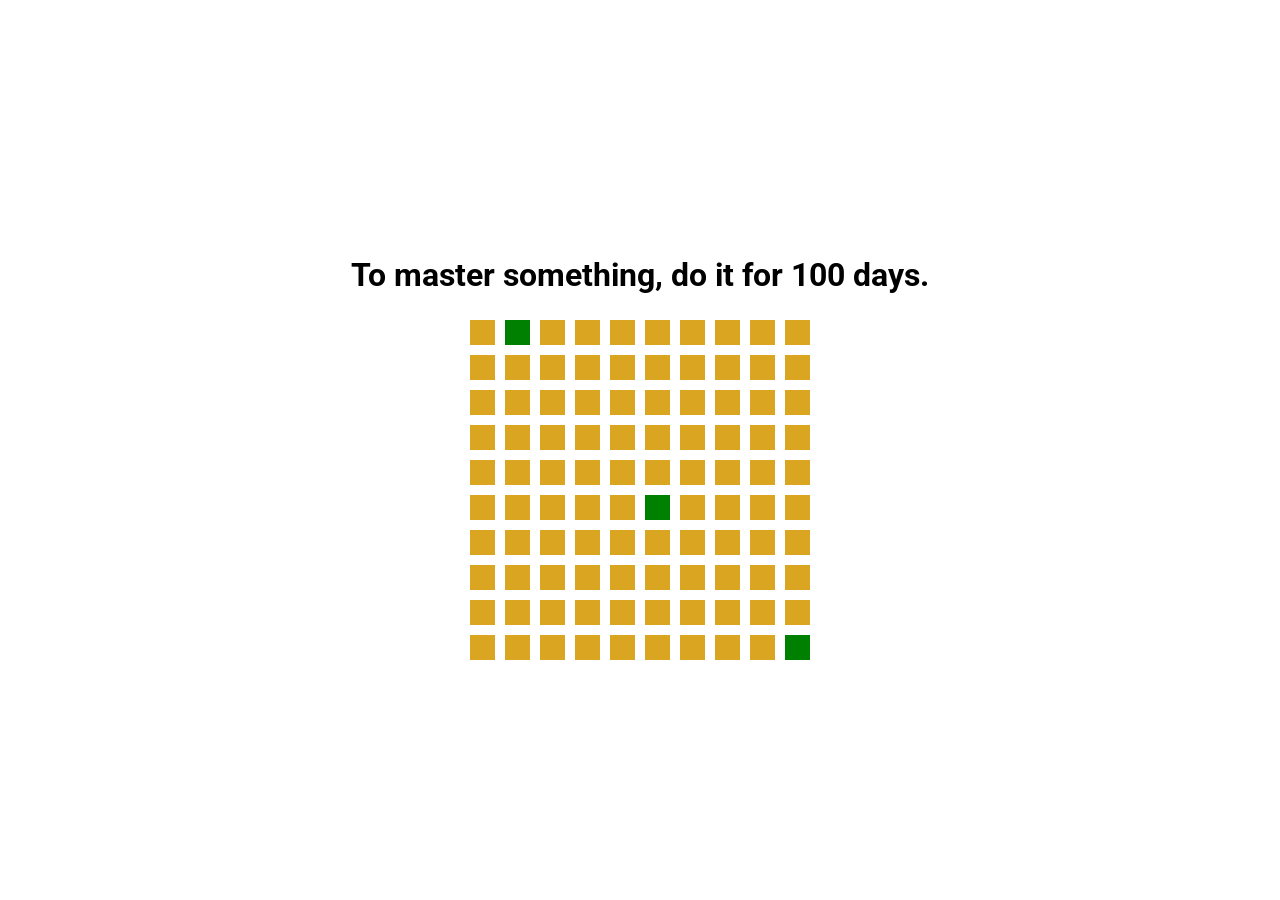
==== index.html @ f14cf52a "First commit" ====
<!DOCTYPE html>
<html lang="en">
  <head>
    <meta charset="UTF-8" />
    <meta http-equiv="X-UA-Compatible" content="IE=edge" />
    <meta name="viewport" content="width=device-width, initial-scale=1.0" />
    <link rel="stylesheet" href="style.css" />
    <title>100 Days Challenge</title>
  </head>
  <body>
    <h1>To master something, do it for 100 days.</h1>
    <div class="container">
      
    </div>

    <script src="script.js"></script>
  </body>
</html>
---- style.css ----
@import url("https://fonts.googleapis.com/css2?family=Roboto:wght@400;700&display=swap");

*{
    box-sizing: border-box;
}

body{
    font-family: 'Roboto', sans-serif;
    display: flex;
    flex-direction: column;
    align-items: center;
    justify-content: center;
    height: 100vh;
    margin: 0;
}

.container {
    display: flex;
    max-width: 350px;
    flex-wrap: wrap;
}

.box {
    height: 25px;
    width: 25px;
    margin: 5px;
    background-color: goldenrod;
}

.box.clicked {
    background-color: green;
}
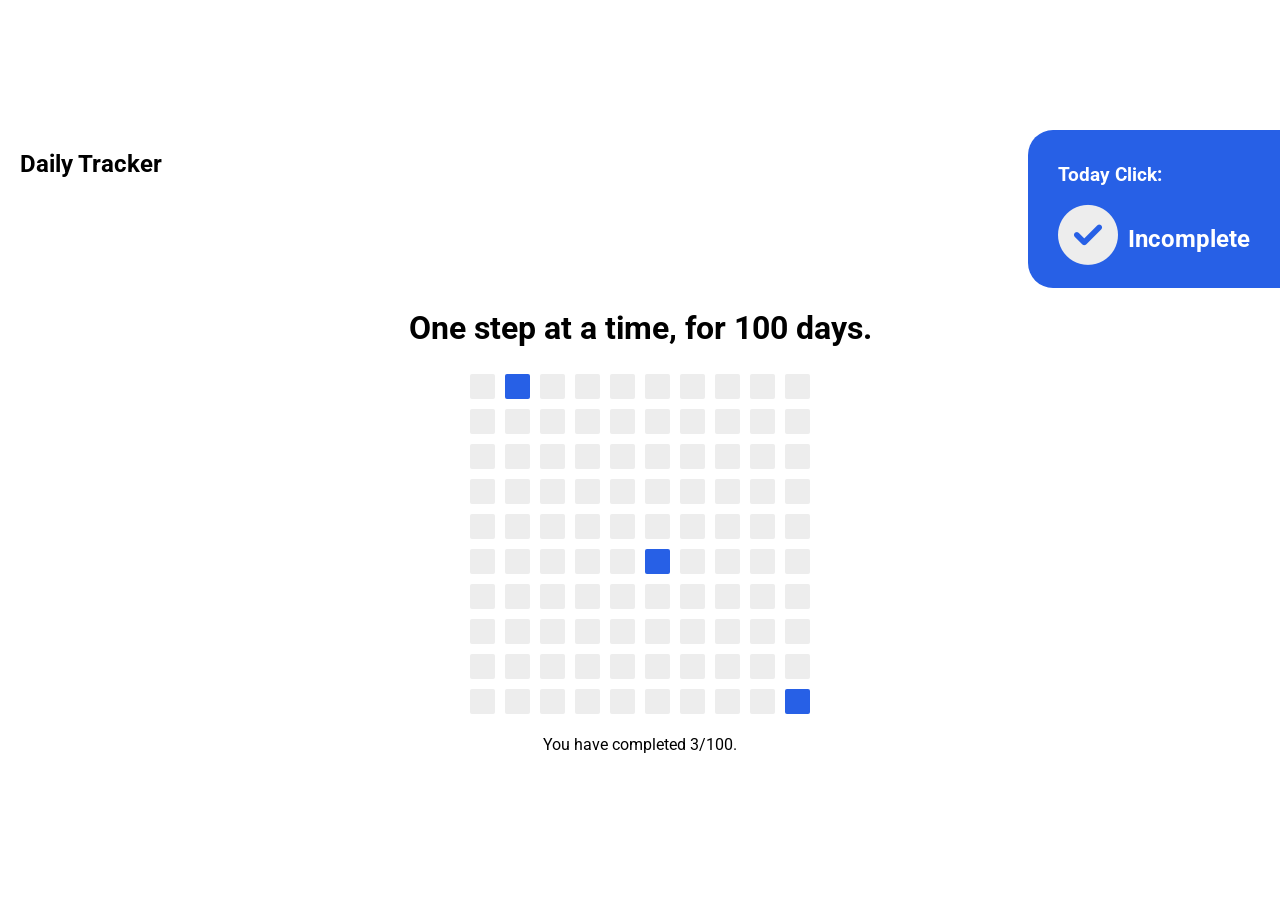
==== commit e83d75db: "Add a function for checking today's click status" ====
--- a/index.html
+++ b/index.html
@@ -4,14 +4,42 @@
     <meta charset="UTF-8" />
     <meta http-equiv="X-UA-Compatible" content="IE=edge" />
     <meta name="viewport" content="width=device-width, initial-scale=1.0" />
+    <link
+      rel="stylesheet"
+      href="https://cdnjs.cloudflare.com/ajax/libs/font-awesome/6.1.1/css/all.min.css"
+      integrity="sha512-KfkfwYDsLkIlwQp6LFnl8zNdLGxu9YAA1QvwINks4PhcElQSvqcyVLLD9aMhXd13uQjoXtEKNosOWaZqXgel0g=="
+      crossorigin="anonymous"
+      referrerpolicy="no-referrer"
+    />
     <link rel="stylesheet" href="style.css" />
     <title>100 Days Challenge</title>
   </head>
   <body>
-    <h1>To master something, do it for 100 days.</h1>
-    <div class="container">
-      
-    </div>
+    <header>
+      <div class="left">
+        <h2>Daily Tracker</h2>
+      </div>
+      <div class="right">
+        <h3>Today Click:</h3> 
+        <div class="status">
+          <div class="completed">
+            <div>
+              <i class="fa-solid fa-circle-check"></i>
+              <h2>Completed</h2>
+          </div>
+          </div>
+          <div class="incomplete">
+            <div>
+              <i class="fa-solid fa-circle-check"></i>
+              <h2>Incomplete</h2>
+          </div>
+          </div>
+        </div>
+      </div>
+    </header>
+      <h1>One step at a time, for 100 days.</h1>
+      <div class="container"></div>
+      <p>You have completed <span id="count"></span><span id="max">/100.</span></p>
 
     <script src="script.js"></script>
   </body>
--- a/style.css
+++ b/style.css
@@ -2,6 +2,10 @@
 
 *{
     box-sizing: border-box;
+}
+
+:root {
+    --theme-color: #2760E6;
 }
 
 body{
@@ -14,6 +18,43 @@
     margin: 0;
 }
 
+header {
+    width: 100%;
+    padding-left: 20px;
+}
+
+header .left {
+    float: left;
+}
+
+header .right {
+    float: right;
+    background-color: var(--theme-color);
+    color: #fff;
+    border-radius: 25px 0 0 25px;
+    padding: 15px 30px;
+}
+
+.right .status div {
+    display: flex;
+    flex-direction: row;
+}
+
+.right .status .completed i {
+    color: green;
+    font-size: 60px;
+    margin-right: 10px;
+    border-radius: 50%;
+    background-color: #fff;
+}
+
+.right .status .incomplete i {
+    color: #EDEDED;
+    font-size: 60px;
+    margin-right: 10px;
+    border-radius: 50%;
+}
+
 .container {
     display: flex;
     max-width: 350px;
@@ -24,9 +65,10 @@
     height: 25px;
     width: 25px;
     margin: 5px;
-    background-color: goldenrod;
+    border-radius: 2px;
+    background-color: #EDEDED;
 }
 
 .box.clicked {
-    background-color: green;
+    background-color: var(--theme-color);
 }
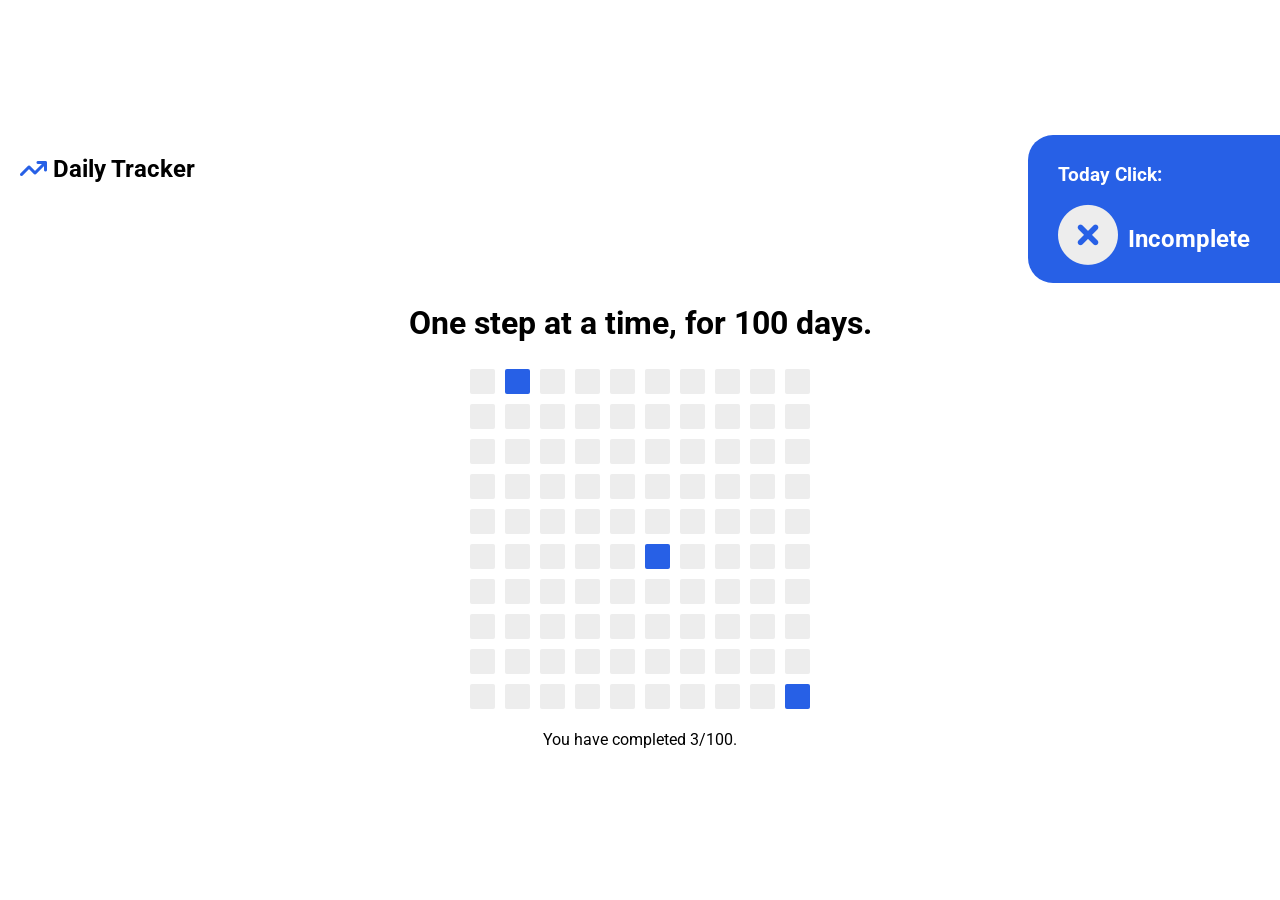
==== commit f4657410: "Fix font-awesome icon bug" ====
--- a/index.html
+++ b/index.html
@@ -16,30 +16,39 @@
   </head>
   <body>
     <header>
+
       <div class="left">
-        <h2>Daily Tracker</h2>
+        <h2><i class="fa-solid fa-arrow-trend-up"></i> Daily Tracker</h2>
       </div>
+
       <div class="right">
         <h3>Today Click:</h3> 
+
         <div class="status">
+          <div class="incomplete">
+            <div>
+              <i class="fa-solid fa-circle-xmark"></i>
+              <h2>Incomplete</h2>
+            </div>
+          </div>
+
           <div class="completed">
             <div>
-              <i class="fa-solid fa-circle-check"></i>
+              <i class="fa-solid fa-circle-check">
+                <div class="icon-bg"></div>
+              </i>
               <h2>Completed</h2>
-          </div>
-          </div>
-          <div class="incomplete">
-            <div>
-              <i class="fa-solid fa-circle-check"></i>
-              <h2>Incomplete</h2>
-          </div>
+            </div>
           </div>
         </div>
       </div>
+
     </header>
       <h1>One step at a time, for 100 days.</h1>
-      <div class="container"></div>
-      <p>You have completed <span id="count"></span><span id="max">/100.</span></p>
+      <div class="container">
+        <!-- Boxes get inserted here by Javascript -->
+      </div>
+      <p>You have completed <span id="count"></span>/100.</p>
 
     <script src="script.js"></script>
   </body>
--- a/style.css
+++ b/style.css
@@ -27,32 +27,47 @@
     float: left;
 }
 
+header .left i {
+    color: var(--theme-color);
+}
+
 header .right {
     float: right;
     background-color: var(--theme-color);
     color: #fff;
     border-radius: 25px 0 0 25px;
-    padding: 15px 30px;
+    padding: 10px 30px;
 }
 
-.right .status div {
+.right div {
     display: flex;
     flex-direction: row;
 }
 
-.right .status .completed i {
+.right .incomplete i {
+    color: #EDEDED;
+    font-size: 60px;
+    margin-right: 10px;
+}
+
+.right .completed i {
     color: green;
     font-size: 60px;
     margin-right: 10px;
-    border-radius: 50%;
-    background-color: #fff;
+    position: relative;
+    z-index: 1;
 }
 
-.right .status .incomplete i {
-    color: #EDEDED;
-    font-size: 60px;
-    margin-right: 10px;
+.right .completed .icon-bg {
+    position: absolute;
+    top: 45%;
+    left: 50%;
+    transform: translate(-50%, -50%);
+    height: 50px;
+    width: 50px;
     border-radius: 50%;
+    background-color: #EDEDED;
+    z-index: -1;
 }
 
 .container {
